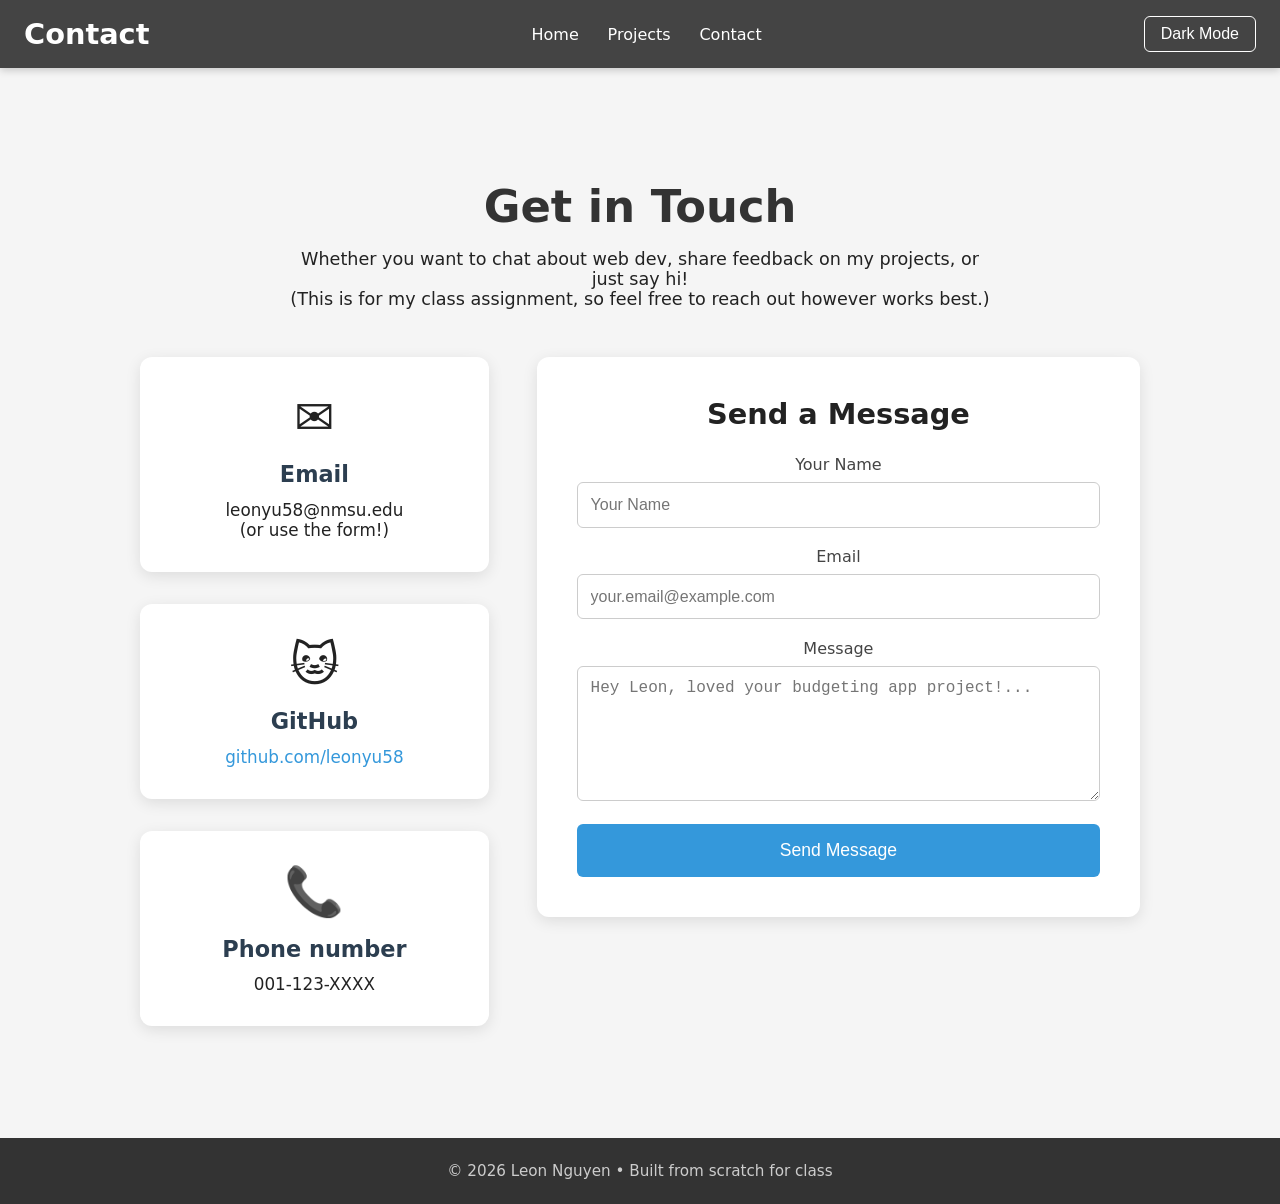
==== contact.html @ 5aa21d74 "website assignment push 1" ====
<!DOCTYPE html>
<html lang="en">
<head>
  <meta charset="UTF-8" />
  <meta name="viewport" content="width=device-width, initial-scale=1.0"/>
  <title>Leon Nguyen | Contact</title>
  <link rel="stylesheet" href="css/style.css"> <!-- Link to external CSS file for styling -->
</head>
<body>

  <header>
    <div class="header-container">
      <h1>Contact</h1>
      <nav>
        <ul>
          <li><a href="index.html">Home</a></li> <!-- Link to home page -->
          <li><a href="projects.html">Projects</a></li> <!-- Link to projects page -->
          <li><a href="contact.html">Contact</a></li>   <!-- Link to contact page -->
        </ul>
      </nav>
      <button id="theme-toggle">Dark Mode</button> <!-- Dark mode toggle (extra credit) -->
    </div>
  </header>

  <main>
    <section class="content-section">
      <h2>Get in Touch</h2>
      <p style="text-align: center; max-width: 700px; margin: 0 auto 3rem; font-size: 1.1rem;">
        Whether you want to chat about web dev, share feedback on my projects, or just say hi!<br>
        (This is for my class assignment, so feel free to reach out however works best.)
      </p>

      <div class="contact-container">
        <!-- Contact Info Cards / Links -->
        <div class="contact-methods">
          <div class="contact-item">
            <span class="icon">✉️</span>
            <h3>Email</h3>
            <p>leonyu58@nmsu.edu<br>(or use the form!)</p>
          </div>

          <div class="contact-item">
            <span class="icon">🐱</span>
            <h3>GitHub</h3>
            <p><a href="https://github.com/leonyu58" target="_blank" rel="noopener">github.com/leonyu58</a></p>
          </div>

          <div class="contact-item">
            <span class="icon">📞</span>
            <h3>Phone number</h3>
            <p>001-123-XXXX</p>
          </div>
        </div>

        <!-- Simple Contact Form (looks good, no backend needed) -->
        <form class="contact-form">
          <h3>Send a Message</h3>
          <label for="name">Your Name</label>
          <input type="text" id="name" name="name" placeholder="Your Name" required>

          <label for="email">Email</label>
          <input type="email" id="email" name="email" placeholder="your.email@example.com" required>

          <label for="message">Message</label>
          <textarea id="message" name="message" rows="6" placeholder="Hey Leon, loved your budgeting app project!..." required></textarea>

          <button type="submit">Send Message</button>
        </form>
      </div>
    </section>
  </main>

  <footer>
    <p>© 2026 Leon Nguyen • Built from scratch for class</p>
  </footer>

  <script>
    document.getElementById("theme-toggle").onclick = function(){
      document.getElementsByTagName("body")[0].classList.toggle("dark");
    };
  </script>

</body>
</html>
---- css/style.css ----
/* css/style.css */
* {
  margin: 0;
  padding: 0;
  box-sizing: border-box;
}

body {
  font-family: system-ui, -apple-system, sans-serif;
  background-color: #f5f5f5;
  color: #222;
  min-height: 100vh;
  display: flex;
  flex-direction: column;
}

header {
  background-color: #444;
  color: white;
  padding: 1rem 1.5rem;
  position: sticky;
  top: 0;
  z-index: 100;
  box-shadow: 0 2px 8px rgba(0,0,0,0.2);
}

.header-container {
  max-width: 1400px;
  margin: 0 auto;
  display: flex;
  justify-content: space-between;
  align-items: center;
  flex-wrap: wrap;
  gap: 1.5rem;
}

h1 {
  font-size: 1.8rem;
  font-weight: 600;
}

nav ul {
  display: flex;
  list-style: none;
  gap: 1.8rem;
}

nav a {
  color: white;
  text-decoration: none;
  font-weight: 500;
  transition: color 0.2s;
}

nav a:hover {
  color: #a0d0ff;
}

main {
  flex: 1;
  padding: 3rem 1.5rem;
  text-align: center;
}

.hero {
  max-width: 800px;
  margin: 0 auto;
}

.hero img {
  width: 180px;
  height: 180px;
  border-radius: 50%;
  object-fit: cover;
  border: 4px solid #666;
  margin-bottom: 1.5rem;
  box-shadow: 0 4px 12px rgba(0,0,0,0.15);
}

.hero h2 {
  font-size: 2.4rem;
  margin-bottom: 1rem;
}

.hero p {
  font-size: 1.15rem;
  line-height: 1.7;
  max-width: 700px;
  margin: 0 auto 2rem;
}

#theme-toggle {
  background: none;
  border: 1px solid white;
  color: white;
  padding: 0.5rem 1rem;
  border-radius: 6px;
  cursor: pointer;
  font-size: 1rem;
}

#theme-toggle:hover {
  background: rgba(255,255,255,0.15);
}

/* Dark mode */
body.dark {
  background-color: #1a1a1a;
  color: #e0e0e0;
}

body.dark header,
body.dark footer {
  background-color: #222;
}

body.dark nav a:hover {
  color: #80bfff;
}

body.dark .hero img {
  border-color: #555;
}

/* Mobile adjustments */
@media (max-width: 700px) {
  .header-container {
    flex-direction: column;
    text-align: center;
  }
  
  nav ul {
    margin-top: 1rem;
    flex-wrap: wrap;
    justify-content: center;
    gap: 1.2rem;
  }

  .hero img {
    width: 150px;
    height: 150px;
  }

  .hero h2 {
    font-size: 2rem;
  }
}

footer {
  background-color: #333;
  color: #ccc;
  text-align: center;
  padding: 1.5rem;
  font-size: 0.95rem;
  margin-top: auto;
}


/* Projects page styles */
.content-section {
  max-width: 1200px;
  margin: 0 auto;
  padding: 2rem 1rem;
}

.content-section h2 {
  text-align: center;
  font-size: 2.8rem;
  margin-bottom: 1rem;
  color: #333;
}

body.dark .content-section h2 {
  color: #eee;
}

.projects-grid {
  display: grid;
  grid-template-columns: 1fr;
  gap: 2rem;
}

.project-card {
  background: white;
  border-radius: 12px;
  overflow: hidden;
  box-shadow: 0 4px 15px rgba(0,0,0,0.1);
  transition: transform 0.3s ease;
}

.project-card:hover {
  transform: translateY(-8px);
}

.project-card img,
.media-wrapper {
  width: 100%;
  height: auto;
  display: block;
}

.media-wrapper {
  position: relative;
  padding-bottom: 56.25%; /* 16:9 aspect ratio for YouTube */
  height: 0;
  overflow: hidden;
}

.media-wrapper iframe {
  position: absolute;
  top: 0;
  left: 0;
  width: 100%;
  height: 100%;
}

.project-content {
  padding: 1.5rem;
}

.project-content h3 {
  font-size: 1.6rem;
  margin-bottom: 0.8rem;
  color: #2c3e50;
}

.project-content p {
  font-size: 1.05rem;
  line-height: 1.6;
  margin-bottom: 1rem;
}

.project-content small {
  display: block;
  color: #666;
  font-style: italic;
}

body.dark .project-card {
  background: #222;
}

body.dark .project-content h3 {
  color: #a0d0ff;
}

body.dark .project-content small {
  color: #aaa;
}

/* Responsive: 2 columns on tablet+, 3 on desktop */
@media (min-width: 768px) {
  .projects-grid {
    grid-template-columns: repeat(2, 1fr);
  }
}

@media (min-width: 1024px) {
  .projects-grid {
    grid-template-columns: repeat(3, 1fr);
  }

  .content-section {
    padding: 4rem 2rem;
  }
}

/* Contact page styles */
.contact-container {
  display: flex;
  flex-direction: column;
  gap: 3rem;
  max-width: 1000px;
  margin: 0 auto;
}

.contact-methods {
  display: grid;
  grid-template-columns: repeat(auto-fit, minmax(220px, 1fr));
  gap: 2rem;
  text-align: center;
}

.contact-item {
  background: white;
  padding: 2rem 1.5rem;
  border-radius: 12px;
  box-shadow: 0 4px 15px rgba(0,0,0,0.1);
  transition: transform 0.3s;
}

.contact-item:hover {
  transform: translateY(-5px);
}

.contact-item .icon {
  font-size: 3rem;
  display: block;
  margin-bottom: 1rem;
}

.contact-item h3 {
  font-size: 1.4rem;
  margin-bottom: 0.8rem;
  color: #2c3e50;
}

.contact-item p {
  font-size: 1.05rem;
}

.contact-item a {
  color: #3498db;
  text-decoration: none;
  font-weight: 500;
}

.contact-item a:hover {
  text-decoration: underline;
}

.contact-form {
  background: white;
  padding: 2.5rem;
  border-radius: 12px;
  box-shadow: 0 4px 15px rgba(0,0,0,0.1);
}

.contact-form h3 {
  text-align: center;
  margin-bottom: 1.5rem;
  font-size: 1.8rem;
}

.contact-form label {
  display: block;
  margin-bottom: 0.5rem;
  font-weight: 500;
  color: #444;
}

.contact-form input,
.contact-form textarea {
  width: 100%;
  padding: 0.8rem;
  margin-bottom: 1.2rem;
  border: 1px solid #ccc;
  border-radius: 6px;
  font-size: 1rem;
}

.contact-form textarea {
  resize: vertical;
}

.contact-form button {
  width: 100%;
  padding: 1rem;
  background: #3498db;
  color: white;
  border: none;
  border-radius: 6px;
  font-size: 1.1rem;
  cursor: pointer;
  transition: background 0.2s;
}

.contact-form button:hover {
  background: #2980b9;
}

/* Dark mode adjustments */
body.dark .contact-item,
body.dark .contact-form {
  background: #222;
}

body.dark .contact-item h3,
body.dark .contact-form h3 {
  color: #a0d0ff;
}

body.dark .contact-form label {
  color: #ccc;
}

body.dark .contact-form input,
body.dark .contact-form textarea {
  background: #333;
  color: #eee;
  border-color: #555;
}

body.dark .contact-form button {
  background: #2980b9;
}

/* Responsive */
@media (min-width: 768px) {
  .contact-container {
    flex-direction: row;
    align-items: flex-start;
  }

  .contact-methods {
    flex: 1;
  }

  .contact-form {
    flex: 1.5;
  }
}
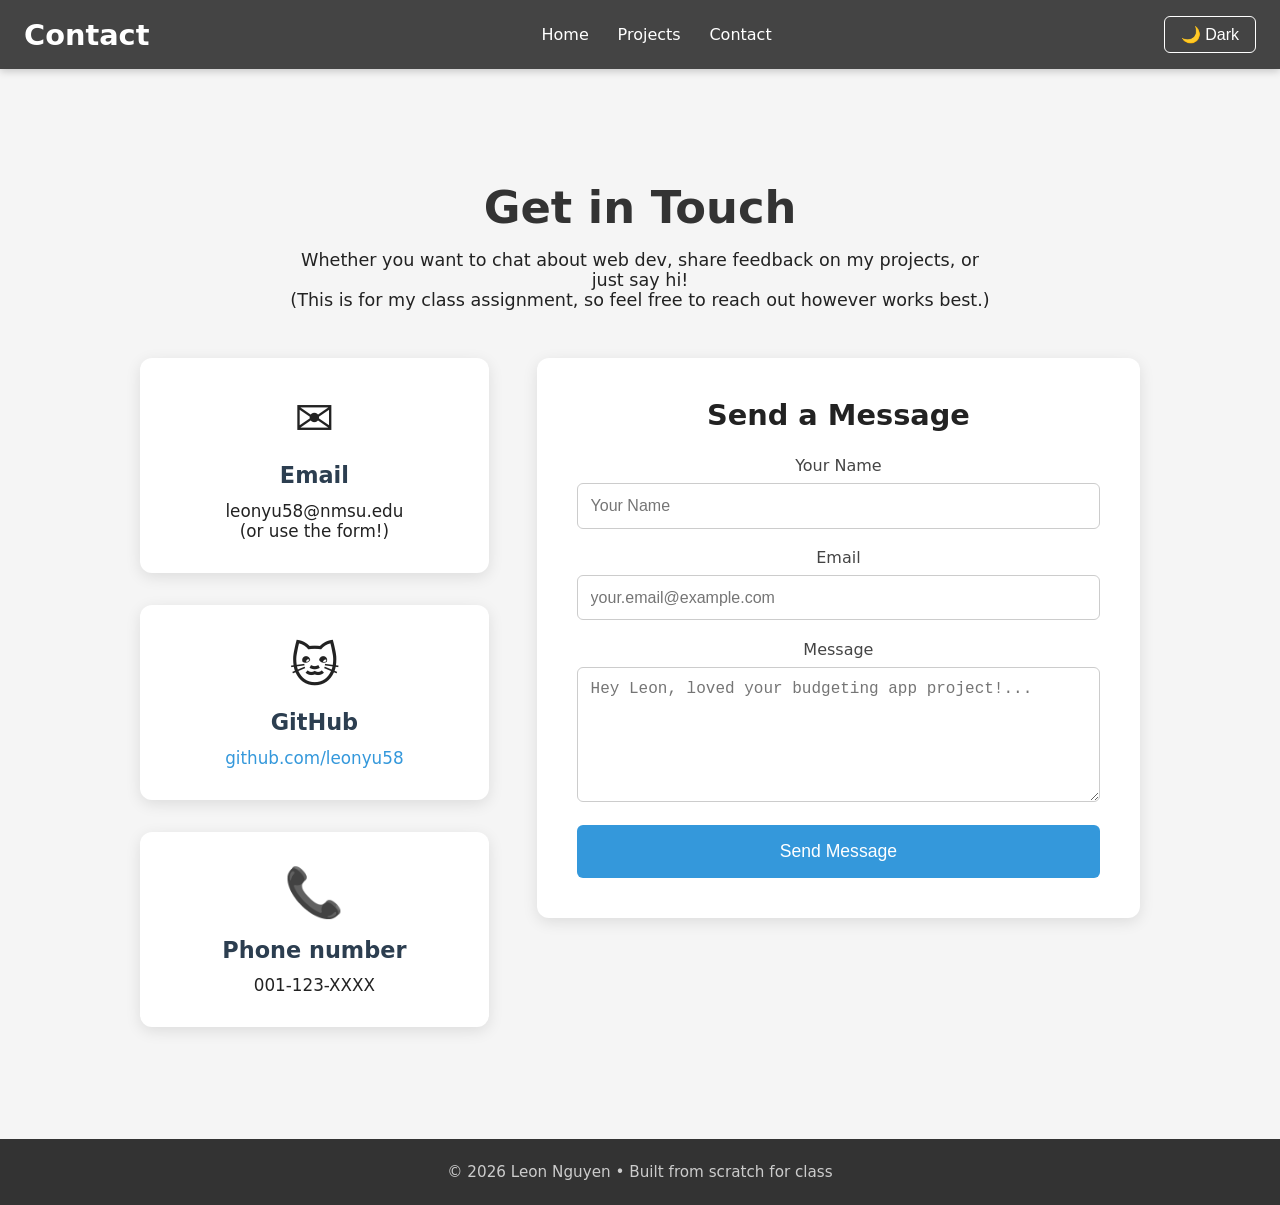
==== commit d89f460a: "push 2 (dark mode carries!)" ====
--- a/contact.html
+++ b/contact.html
@@ -5,6 +5,8 @@
   <meta name="viewport" content="width=device-width, initial-scale=1.0"/>
   <title>Leon Nguyen | Contact</title>
   <link rel="stylesheet" href="css/style.css"> <!-- Link to external CSS file for styling -->
+  <script defer src="js/script.js"></script> <!-- Link to external JavaScript file for interactivity -->
+
 </head>
 <body>
 
@@ -74,11 +76,5 @@
     <p>© 2026 Leon Nguyen • Built from scratch for class</p>
   </footer>
 
-  <script>
-    document.getElementById("theme-toggle").onclick = function(){
-      document.getElementsByTagName("body")[0].classList.toggle("dark");
-    };
-  </script>
-
 </body>
-</html>+</html>
